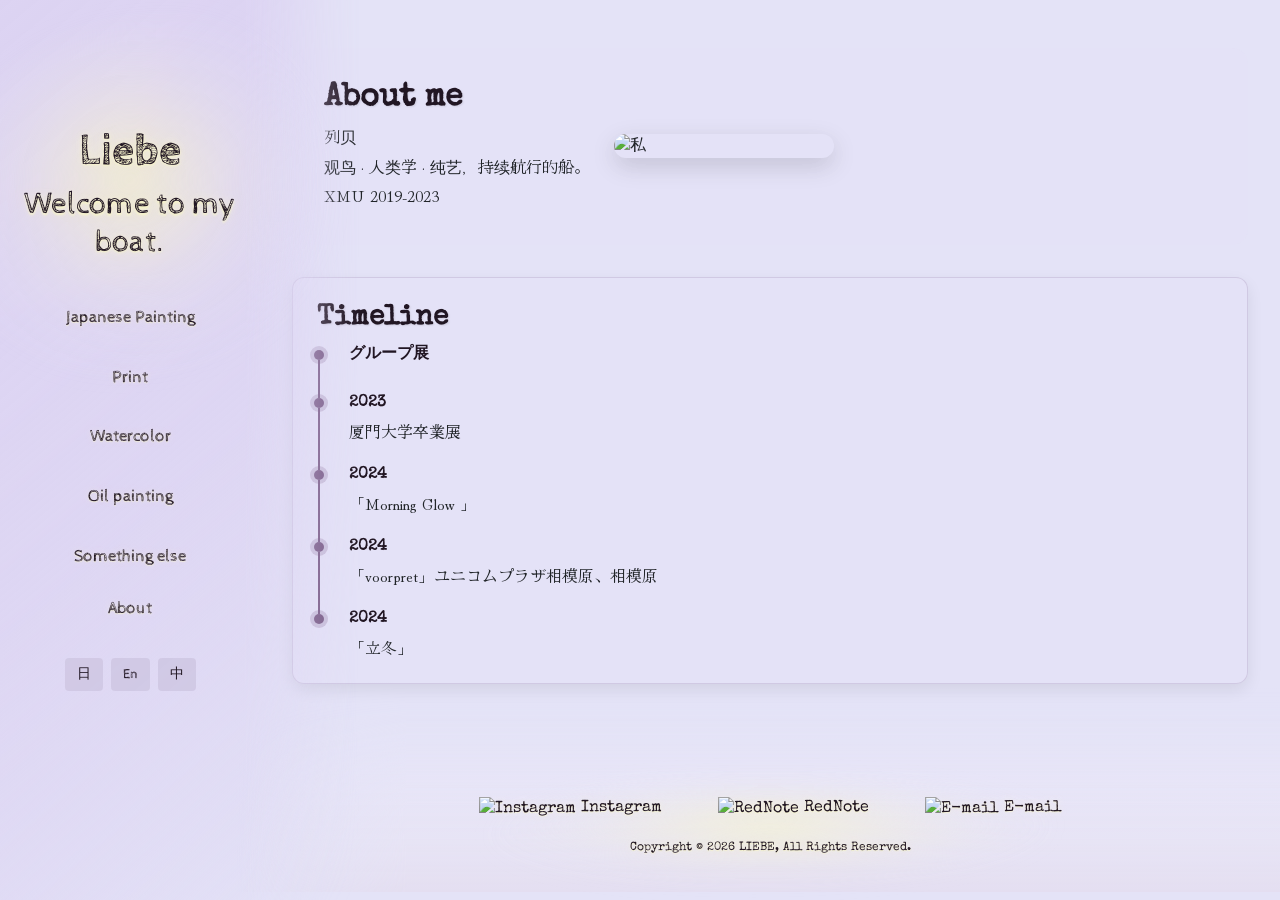
==== about.html @ 745434e8 "about page: apply Special Elite font to latin/numeric text Co-Authored-By: Claude Sonnet 4.6 <norepl" ====
<!DOCTYPE html>
<html lang="ja">

<head>
    <meta charset="UTF-8" />
    <meta name="viewport" content="width=device-width, initial-scale=1.0" />
    <title>About Liebe</title>
    <meta name="description" content="水兵リーベ、僕の舟。" />
    <link rel="icon" type="image/x-icon" href="./image/favicon.ico">

    <!-- Preload hero background to reduce white flash -->
    <link rel="preload" as="image" href="./image/Primitive_Lifebg.jpg" />

    <style>
        /* Avoid white flash before CSS/image load */
        html, body {
            background-color: #e4e2f7;
        }
        body {
            background-image: url('./image/Primitive_Lifebg.jpg');
            background-size: cover;
            background-repeat: no-repeat;
            background-position: center center;
        }
    </style>

    <!-- Bootstrap + CSS -->
    <link rel="stylesheet" href="https://cdn.jsdelivr.net/npm/bootstrap@5.3.3/dist/css/bootstrap.min.css" />
    <link rel="stylesheet" href="./CSS/style.css" />

    <!-- Google Fonts -->
    <link rel="preconnect" href="https://fonts.googleapis.com">
    <link rel="preconnect" href="https://fonts.gstatic.com" crossorigin>
    <link
        href="https://fonts.googleapis.com/css2?family=Cabin+Sketch:wght@400;700&family=Hina+Mincho&family=Special+Elite&family=ZCOOL+XiaoWei&display=swap"
        rel="stylesheet">

    <!-- Fancybox 5 CSS -->
    <link rel="stylesheet" href="https://cdn.jsdelivr.net/npm/@fancyapps/ui@5.0/dist/fancybox/fancybox.css" />
</head>

<body>
    <div class="loading-bar">
        <div class="loading-bar__inner"></div>
    </div>
    <!-- ===== Header / Sidebar ===== -->
    <header class="site-header"></header>
    <!-- Mobile Menu Button -->
    <button class="btn-open" type="button" data-bs-toggle="offcanvas" data-bs-target="#offcanvasNav"
        aria-controls="offcanvasNav">
        <img src="./logo/offcanvas.png" alt="Menu" />
    </button>

    <!-- Mobile Top Bar -->
    <div class="mobile-topbar">
        <div class="topbar-row">
            <div>
                <h2 class="cabin-sketch-bold title">Liebe's boat</h2>
                <p class="cabin-sketch-regular subtitle">Welcome to my boat.</p>
            </div>
        </div>
        <div class="mobile-quick-nav">
            <a href="/" class="nav-link" data-name="Japanese_Painting" data-i18n="japanese_painting">Japanese Painting</a>
            <a href="/" class="nav-link" data-name="print" data-i18n="print">Print</a>
            <a href="/" class="nav-link" data-name="water_color" data-i18n="water_color">Watercolor</a>
            <a href="/" class="nav-link" data-name="oil_painting" data-i18n="oil_painting">Oil painting</a>
            <a href="/" class="nav-link" data-name="something_else" data-i18n="something_else">Something else</a>
            <a href="about" data-i18n="about">About</a>
        </div>
        <div class="mobile-lang-switcher">
            <button onclick="changeLang('ja')">日</button>
            <button onclick="changeLang('en')">En</button>
            <button onclick="changeLang('zh')">中</button>
        </div>
    </div>

    <!-- Offcanvas Menu -->
    <div class="offcanvas offcanvas-start" id="offcanvasNav" tabindex="-1" aria-labelledby="offcanvasLabel">
        <div class="offcanvas-header" style="display:block;">
            <h2 class="cabin-sketch-bold">Liebe</h2>
            <h4 class="cabin-sketch-regular">Welcome to my boat.</h4>
            <button type="button" class="btn-close" data-bs-dismiss="offcanvas" aria-label="Close"></button>
        </div>
        <div class="offcanvas-body">
            <nav aria-label="モバイルナビ">
                <ul class="nav flex-column">
                    <li class="nav-item"><a href="/" class="nav-link" data-name="Japanese_Painting"
                            data-i18n="japanese_painting">Japanese Painting</a></li>
                    <li class="nav-item"><a href="/" class="nav-link" data-name="print" data-i18n="print">Print</a></li>
                    <li class="nav-item"><a href="/" class="nav-link" data-name="water_color"
                            data-i18n="water_color">Watercolor</a></li>
                    <li class="nav-item"><a href="/" class="nav-link" data-name="oil_painting"
                            data-i18n="oil_painting">Oil
                            painting</a></li>
                    <li class="nav-item"><a href="/" class="nav-link" data-name="something_else"
                            data-i18n="something_else">Something else</a></li>
                    <li class="nav-item"><a class="nav-link" href="about" data-i18n="about">About</a></li>
                </ul>

                <!-- Language Switcher -->
                <div class="lang-switcher text-center mt-4">
                    <button onclick="changeLang('ja')">日</button>
                    <button onclick="changeLang('en')">En</button>
                    <button onclick="changeLang('zh')">中</button>
                </div>
            </nav>
        </div>
    </div>

    <!-- Sidebar Navigation -->
    <aside class="sidebar fixed-left">
        <div class="site-title text-center p-3">
            <h1 class="cabin-sketch-bold">Liebe</h1>
            <h3 class="cabin-sketch-regular">Welcome to my boat.</h3>
        </div>
        <nav class="nav-menu" aria-label="Main navigation">
            <ul class="nav flex-column text-center">
                <li><a href="/" class="nav-link" data-name="Japanese_Painting" data-i18n="japanese_painting">Japanese
                        Painting</a></li>
                <li><a href="/" class="nav-link" data-name="print" data-i18n="print">Print</a></li>
                <li><a href="/" class="nav-link" data-name="water_color" data-i18n="water_color">Watercolor</a></li>
                <li><a href="/" class="nav-link" data-name="oil_painting" data-i18n="oil_painting">Oil painting</a></li>
                <li><a href="/" class="nav-link" data-name="something_else" data-i18n="something_else">Something
                        else</a></li>
                <li><a href="about" data-i18n="about">About</a></li>
            </ul>

            <!-- Language Switcher -->
            <div class="lang-switcher text-center mt-4">
                <button onclick="changeLang('ja')">日</button>
                <button onclick="changeLang('en')">En</button>
                <button onclick="changeLang('zh')">中</button>
            </div>
        </nav>
    </aside>
    </header>

    <!-- ===== Main Content ===== -->
    <main class="about-page">
        <section class="about-hero">
            <div>
                <h2 class="cabin-sketch-bold">About me</h2>
                <p data-i18n="about_text">列贝</p>
                <p data-i18n="about_text2">观鸟 · 人类学 · 纯艺，持续航行的船。</p>
                <p data-i18n="about_text3">XMU 2019-2023</p>
            </div>
            <img src="image/私.jpg" alt="私" class="about-portrait">
        </section>

        <section class="about-extra">
            <h3 class="cabin-sketch-bold" data-i18n="timeline_title">Timeline</h3>
            <div class="timeline">
                <div class="timeline-item">
                    <div class="timeline-year" data-i18n="timeline_group_title">グループ展</div>
                </div>
                <div class="timeline-item">
                    <div class="timeline-year">2023</div>
                    <p class="timeline-text" data-i18n="timeline_2023">厦門大学卒業展</p>
                </div>
                <div class="timeline-item">
                    <div class="timeline-year">2024</div>
                    <p class="timeline-text" data-i18n="timeline_2024_morning">「Morning Glow 」</p>
                </div>
                <div class="timeline-item">
                    <div class="timeline-year">2024</div>
                    <p class="timeline-text" data-i18n="timeline_2024_voorpret">「voorpret」ユニコムプラザ相模原、相模原</p>
                </div>
                <div class="timeline-item">
                    <div class="timeline-year">2024</div>
                    <p class="timeline-text" data-i18n="timeline_2024_ritto">「立冬」</p>
                </div>
            </div>
        </section>
    </main>
      

    <!-- ===== Footer ===== -->
    <footer class="footer container-fluid text-center py-4 mt-4">
        <div class="footer-sns row justify-content-center">
            <div class="col-auto"><a href="https://www.instagram.com/..." target="_blank"><img
                        src="./logo/Instagram.png" alt="Instagram" class="img-fluid" style="width:25px;">
                    Instagram</a></div>
            <div class="col-auto"><a href="https://www.xiaohongshu.com/..." target="_blank"><img
                        src="./logo/Redbook.png" alt="RedNote" class="img-fluid" style="width:25px;"> RedNote</a>
            </div>
            <div class="col-auto"><a href="mailto:duanshui318@gmail.com"><img src="./logo/Email.png" alt="E-mail"
                        class="img-fluid" style="width:25px;"> E-mail</a></div>
        </div>
        <div class="footer-copy pt-3">
            <small>Copyright © 2026 LIEBE, All Rights Reserved.</small>
        </div>
    </footer>

    <!-- i18next CDN -->
    <script src="https://cdnjs.cloudflare.com/ajax/libs/i18next/25.2.0/i18next.min.js"></script>
    <!-- translation -->
    <script src="./JS/i18n.js"></script>

    <!-- Bootstrap JS -->
    <script src="https://cdn.jsdelivr.net/npm/bootstrap@5.3.3/dist/js/bootstrap.bundle.min.js"></script>

    <!-- Fancybox JS -->
    <script src="https://cdn.jsdelivr.net/npm/@fancyapps/ui@5.0/dist/fancybox/fancybox.umd.js"></script>

    <script>
        window.addEventListener('load', () => {
            const bar = document.querySelector('.loading-bar');
            if (bar) {
                bar.classList.add('done');
                setTimeout(() => {
                    bar.style.display = 'none';
                }, 500);
            }
        });

        function handleQuickNav() {
            const quickNav = document.querySelector('.mobile-quick-nav');
            const menuBtn = document.querySelector('.btn-open');
            if (!quickNav || !menuBtn) return;
            const overflow = quickNav.scrollWidth > quickNav.clientWidth + 1;
            if (overflow) {
                quickNav.classList.add('hide-nav');
                menuBtn.classList.add('show');
            } else {
                quickNav.classList.remove('hide-nav');
                menuBtn.classList.remove('show');
            }
        }

        window.addEventListener('resize', handleQuickNav);
        window.addEventListener('load', handleQuickNav);
    </script>

    <script>

        Fancybox.bind("[data-fancybox]", {
            Toolbar: {
                display: {
                    left: ["infobar"],
                    middle: [
                        "zoomIn",
                        "zoomOut",
                        "toggle1to1",
                        "rotateCCW",
                        "rotateCW",
                        "flipX",
                        "flipY",
                    ],
                    right: ["slideshow", "thumbs", "close"],
                },
            },
        });
    </script>
    <script src="./JS/i18n.js"></script>
</body>

</html>
---- CSS/style.css ----
/* ========= Font Definitions ========= */
/* Cabin Sketch font classes */
.cabin-sketch-regular {
    font-family: "Cabin Sketch", sans-serif;
    font-weight: 400;
    font-style: normal;
}

.cabin-sketch-bold {
    font-family: "Cabin Sketch", sans-serif;
    font-weight: 700;
    font-style: normal;
}

/* Hina Mincho font classes */
.hina-mincho-regular {
    font-family: "Hina Mincho", serif;
    font-weight: 400;
    font-style: normal;
}

/* ZCOOL XiaoWei font classes */
.zcool-xiaowei-regular {
    font-family: "ZCOOL XiaoWei", sans-serif;
    font-weight: 400;
    font-style: normal;
}
  
:root {
    --title-color: #211623;
    /* Dark brown for title */
    --nav-color: #211623;
    /* Dark brown for navigation */
    --nav-hover: #775984;
    /* Purple for hover states */
    --bg-light: #f8f9fa;
    /* Light background */
    --sidebar-bg: #e4e2f7;
    /* Light purple sidebar */
}

::-webkit-scrollbar-track {
    background: #e4e2f7; 
    border-radius: 5px;
}

::-webkit-scrollbar-thumb {
    background: #aaa5ac; 
    border-radius: 5px;
    border: 2px solid #e4e2f7; 
    min-height: 40px; 
    max-height: 100px;
}


::-webkit-scrollbar-thumb:hover {
    background: #aaa5ac; 
}


/* =========  Base ========= */

html, body {
    height: 100%;
    min-height: 100vh;
    width: 100%;
    margin: 0;
    padding: 0;
    touch-action: manipulation;
}
html {
    scrollbar-width: thin;
    scrollbar-color: #aba5bd #e4e2f7;
    overflow-y: overlay;
    background-color: #e4e2f7;
}

body {
    margin: 0;
    padding: 0;
    width: 100%;
    height: 100%;
    min-height: 100vh;
    display: flex;
    flex-direction: column;
    font-family: "Cabin Sketch", cursive;
    font-weight: 400;
    background-color: transparent;
    background-image: none;
    isolation: isolate;
    overflow-x: hidden!important;
    overflow-y: auto;
    overflow-y: overlay;
    position: relative;
}

body::before {
    content: '';
    position: fixed;
    inset: -5%;
    z-index: -2;
    background-color: #e4e2f7;
    background-image: url(../image/Primitive_Lifebg.jpg);
    background-repeat: no-repeat;
    background-size: 115% 115%;
    background-position: center center;
    animation: bgDrift 28s ease-in-out infinite;
    filter: blur(1.0px);
    will-change: background-position;
}

body::after {
    content: '';
    position: fixed;
    inset: 0;
    z-index: -1;
    background: rgba(236, 232, 248, 0.05);
    pointer-events: none;
}

@media (prefers-reduced-motion: reduce) {
    body::before {
        animation: none;
    }

    .sidebar .site-title h1:hover,
    .sidebar .site-title h3:hover,
    .nav-menu a:hover,
    .lang-switcher button:hover {
        transform: none;
    }
}

body.lang-ja,
[lang="ja"] {
    font-family: "Hina Mincho", serif;
    /* line-height: 1.6; */
}

body.lang-zh,
[lang="zh"] {
    font-family: "ZCOOL XiaoWei", serif;
    /* letter-spacing: 0.05em; */
}

h1,h2,h3,.site-title h1 {
    color: var(--title-color);
    text-shadow: 1px 1px 2px rgba(0, 0, 0, 0.1);
}

[data-i18n] {
    font-family: inherit;
}

/* ========= Sidebar Navigation (Left Nav) ========= */
.sidebar {
    position: fixed;
    top: 0;
    left: 0;
    width: 260px;
    height: 100vh;
    padding: 1rem;
    z-index: 100;
    display: flex;
    flex-direction: column;
    justify-content: center;
    box-sizing: border-box;
    overflow: visible;
    background: transparent;
    font-size: 105%;
}

.sidebar::before {
    content: '';
    position: absolute;
    top: 0;
    left: 0;
    width: 360px;
    height: 100%;
    z-index: -1;
    pointer-events: none;
    background: linear-gradient(
        140deg,
        rgba(220, 211, 242, 1.00) 0%,
        rgba(220, 211, 242, 0.96) 18%,
        rgba(220, 211, 242, 0.90) 35%,
        rgba(220, 211, 242, 0.80) 52%,
        rgba(220, 211, 242, 0.62) 67%,
        rgba(220, 211, 242, 0.40) 80%,
        rgba(220, 211, 242, 0.20) 91%,
        transparent 100%
    );
    -webkit-mask-image: linear-gradient(
        90deg,
        #000 0%,
        #000 68%,
        rgba(0, 0, 0, 0.65) 80%,
        rgba(0, 0, 0, 0.2) 92%,
        transparent 100%
    );
    mask-image: linear-gradient(
        90deg,
        #000 0%,
        #000 68%,
        rgba(0, 0, 0, 0.65) 80%,
        rgba(0, 0, 0, 0.2) 92%,
        transparent 100%
    );
}

.sidebar .nav-menu {
    transform: translateY(-5vh);
}

.sidebar .site-title {
    text-align: center;
    margin-bottom: 0.5rem;
    transform: translateY(-5vh) scale(1.1);
    transform-origin: center center;
    position: relative;
}

.sidebar .site-title::before {
    content: '';
    position: absolute;
    top: 50%;
    left: 50%;
    transform: translate(-50%, -50%);
    width: 155%;
    height: 190%;
    background: radial-gradient(
        ellipse at 50% 45%,
        rgba(252, 250, 189, 0.58) 0%,
        rgba(252, 248, 200, 0.36) 22%,
        rgba(240, 237, 220, 0.20) 42%,
        rgba(228, 224, 238, 0.10) 60%,
        transparent 76%
    );
    border-radius: 62% 38% 54% 46% / 55% 47% 46% 45%;
    filter: blur(14px);
    z-index: -1;
    pointer-events: none;
}

.sidebar .site-title h1,
.sidebar .site-title h3 {
    display: inline-block;
    transition: transform 0.6s cubic-bezier(0.16, 1, 0.3, 1);
    transform-origin: center center;
    text-shadow:
        0 1px 2px rgba(252, 250, 189, 0.85),
        0 0 8px rgba(252, 250, 189, 0.55);
}

.sidebar .site-title h1 {
    font-size: calc(2.5rem * 1.03) !important;
}

.sidebar .site-title h1:hover,
.sidebar .site-title h3:hover {
    transform: scale(1.05);
}

.nav-menu ul {
    list-style: none;
    padding: 0;
    line-height: 0.7;
}

.nav-menu li {
    margin: 1rem 0;
}

.nav-menu a {
    color: var(--nav-color);
    text-decoration: none;
    display: block;
    transition: color 0.3s,
                transform 0.6s cubic-bezier(0.16, 1, 0.3, 1);
    transform-origin: center center;
}

.sidebar .nav-menu a {
    text-shadow:
        0 1px 1px rgba(252, 250, 189, 0.56),
        0 0 6px rgba(252, 250, 189, 0.34);
}

.sidebar .lang-switcher button {
    background-color: rgba(208, 200, 228, 0.9);
}

.nav-link,
.nav-link:visited {
    color: var(--nav-color);
}

.nav-link:focus,
.nav-link:active {
    color: var(--nav-color);
    outline: none;
    box-shadow: none;
}

.nav-menu a:visited,
.nav-menu a:focus,
.nav-menu a:active {
    color: var(--nav-color);
    background: transparent;
    outline: none;
}

.nav-menu a:hover {
    color: var(--nav-hover);
    transform: scale(1.06);
}

/* ========= Offcanvas (Mobile Nav) ========= */
.btn-open {
    display: none;
    position: fixed;
    top: 1rem;
    right: 1rem;
    left: auto;
    z-index: 120;
    background: none;
    border: none;
}

.offcanvas.offcanvas-start {
    width: 350px;
}

.offcanvas-backdrop {
    background-color: rgba(228, 226, 247, 0.15) !important;
}

.offcanvas-backdrop.show {
    opacity: 1 !important;
}

.offcanvas-header,
.offcanvas-body {
    background-color: transparent;
}

.offcanvas.offcanvas-start {
    background: linear-gradient(
        to right,
        rgba(228, 226, 247, 1.0) 0%,
        rgba(228, 226, 247, 1.0) 50%,
        rgba(228, 226, 247, 0.82) 68%,
        rgba(228, 226, 247, 0.45) 82%,
        rgba(228, 226, 247, 0.12) 93%,
        transparent 100%
    );
    border: none !important;
    box-shadow: none !important;
}

.offcanvas-header {
    position: relative;
}

.offcanvas-header .btn-close {
    display: none !important;
}

.offcanvas-header::before {
    content: '';
    position: absolute;
    top: 50%;
    left: 35%;
    transform: translate(-50%, -50%);
    width: 115%;
    height: 145%;
    background: radial-gradient(
        ellipse at 50% 45%,
        rgba(252, 250, 189, 0.65) 0%,
        rgba(252, 250, 189, 0.35) 35%,
        rgba(252, 250, 189, 0.10) 61%,
        transparent 78%
    );
    border-radius: 58% 42% 50% 50% / 43% 54% 40% 54%;
    filter: blur(10px);
    z-index: 0;
    pointer-events: none;
}

.offcanvas-header h2,
.offcanvas-header h4,
.offcanvas-header .btn-close {
    position: relative;
    z-index: 1;
}

.offcanvas-header {
    padding-top: calc(1rem + 15%);
    padding-left: calc(var(--bs-offcanvas-padding-x, 1rem) + 3%);
}

.offcanvas-body {
    padding-top: 0;
    padding-left: calc(var(--bs-offcanvas-padding-x, 1rem) + 3%);
}

.offcanvas .lang-switcher {
    justify-content: flex-start;
    padding-left: 1rem;
}

/* offcanvas links */
.offcanvas-body .nav-item .nav-link {
    color: var(--nav-color) !important;
    text-decoration: none !important;
    padding: 0.5rem 1rem;
}

.offcanvas-body .nav-item .nav-link:hover {
    color: var(--nav-hover) !important;
}

.offcanvas-body .nav-item .nav-link:focus,
.offcanvas-body .nav-item .nav-link:active {
    color: var(--nav-color) !important;
    background: transparent !important;
    outline: none;
}

/* ========= Main Content ========= */

.main-content {
    flex: 1 0 auto;
    display: flex;
    flex-direction: column;
    min-height: calc(100vh - 140px);
    max-height: none;
    margin-left: 260px;
    padding: 2rem;
    max-width: calc(100vw - 260px);
    box-sizing: border-box;
    overflow-y: visible;
    padding-bottom: 160px;
}

/* ========= Gallery ========= */
.gallery {
    width: 100%;
    padding: 3.5rem 15px 0 2.75rem;
    box-sizing: border-box;
}

.gallery .row {
    --bs-gutter-x: 1.35rem;
    --bs-gutter-y: 2rem;
}

.gallery [class*="col-"] {
    display: flex;
    justify-content: center;
    align-items: flex-start;
}

.gallery a {
    display: block;
    width: 100%;
    text-align: center;
}

.gallery img {
    width: auto;
    max-width: 86%;
    max-height: 42vh;
    border-radius: 8px;
    box-shadow: 0 6px 18px rgba(33, 22, 37, 0.08);
    transition: transform 0.6s cubic-bezier(0.16, 1, 0.3, 1), 
                box-shadow 0.6s cubic-bezier(0.16, 1, 0.3, 1), 
                filter 0.6s cubic-bezier(0.16, 1, 0.3, 1);
    object-fit: contain;
    display: inline-block;
    margin: 0 auto;
}

.gallery img:hover {
    transform: translateY(-4px) scale(1.015); 
    box-shadow: 0 14px 28px rgba(33, 22, 37, 0.15); 
    filter: brightness(1.02) contrast(1.01);
}

/* img-wrapper
.img-wrapper {
    max-height: 40vh; 
    display: flex;
    align-items: center;
    justify-content: center;
    overflow: hidden; 
    margin-bottom: 1rem;
  }
  
  .img-wrapper img {
    max-height: 100%;
    max-width: 100%;
    object-fit: cover;
    display: block;
  } */

/* ========= Footer ========= */
.footer {
    min-height: 120px;
    background: transparent;
    padding: 1.5rem 1rem;
    text-align: center;
    margin-top: auto;
    flex-shrink: 0;
    position: relative;
    margin-bottom: 0;
    margin-left: 260px;
    width: calc(100% - 260px);
    max-width: calc(100vw - 260px);
    box-sizing: border-box;
    bottom: 0;
    font-family: "Cabin Sketch", sans-serif !important;
    z-index: 1;
}

.footer::before {
    content: '';
    position: absolute;
    left: calc(-1 * var(--bs-gutter-x, 0.75rem));
    right: calc(-1 * var(--bs-gutter-x, 0.75rem));
    bottom: 0;
    height: calc(100% + 100px);
    z-index: -1;
    pointer-events: none;
    background: linear-gradient(
        to top,
        rgba(228, 222, 240, 0.92) 0%,
        rgba(232, 228, 244, 0.74) 22%,
        rgba(236, 232, 248, 0.48) 50%,
        rgba(238, 235, 250, 0.22) 72%,
        rgba(240, 238, 252, 0.08) 88%,
        transparent 100%
    );
    -webkit-mask-image:
        linear-gradient(to right, transparent 0%, rgba(0,0,0,0.4) 6%, #000 16%, #000 100%),
        linear-gradient(to top, #000 0%, #000 38%, rgba(0,0,0,0.7) 62%, rgba(0,0,0,0.3) 82%, transparent 100%);
    -webkit-mask-composite: source-in;
    mask-image:
        linear-gradient(to right, transparent 0%, rgba(0,0,0,0.4) 6%, #000 16%, #000 100%),
        linear-gradient(to top, #000 0%, #000 38%, rgba(0,0,0,0.7) 62%, rgba(0,0,0,0.3) 82%, transparent 100%);
    mask-composite: intersect;
}

.footer::after {
    content: '';
    position: absolute;
    top: 50%;
    left: 50%;
    transform: translate(-50%, -50%);
    width: 55%;
    height: 85%;
    background: radial-gradient(
        ellipse at 50% 45%,
        rgba(252, 250, 189, 0.52) 0%,
        rgba(252, 249, 200, 0.30) 25%,
        rgba(244, 242, 215, 0.14) 48%,
        rgba(236, 232, 228, 0.05) 65%,
        transparent 80%
    );
    border-radius: 48% 52% 60% 40% / 55% 42% 58% 45%;
    filter: blur(12px);
    z-index: 0;
    pointer-events: none;
}

.footer-sns,
.footer-copy {
    position: relative;
    z-index: 1;
}

.footer-sns a {
    color: var(--nav-color);
    text-decoration: none;
    margin: 0 1rem;
    transition: color 0.3s;
    text-shadow:
        0 1px 1px rgba(252, 250, 189, 0.56),
        0 0 6px rgba(252, 250, 189, 0.34);
}

.footer-sns a:hover {
    color: var(--nav-hover);
}

.footer-copy {
    font-size: 0.85rem;
    color: var(--nav-color);
    text-shadow:
        0 1px 1px rgba(252, 250, 189, 0.56),
        0 0 5px rgba(252, 250, 189, 0.34);
}



/* =====  Language Switcher ===== */
.lang-switcher {
    margin-top: 1rem;
    display: flex;
    justify-content: center;
}

.lang-switcher button {
    margin: 0.25rem;
    padding: 6px 12px;
    font-size: 0.85rem;
    border: none;
    background-color: #dcd4f3;
    border-radius: 4px;
    cursor: pointer;
    transition: background-color 0.3s,
                transform 0.6s cubic-bezier(0.16, 1, 0.3, 1);
    color: var(--nav-color);
    text-decoration: none;
    transform-origin: center center;
}

.lang-switcher button:hover {
    background-color: #c4b6c8;
    transform: scale(1.08);
}


/* ========= About Page ========= */
.about-hero p,
.about-hero h2,
.about-extra h3,
.timeline-year,
.timeline-text,
.footer-sns,
.footer-copy {
    font-family: "Special Elite", "Cabin Sketch", system-ui;
}

.about-page {
    margin-left: 260px;
    padding: 3rem 2rem 4rem;
    display: flex;
    flex-direction: column;
    gap: 2rem;
    max-width: calc(100vw - 260px);
    box-sizing: border-box;
}

.about-hero {
    background: rgba(228, 226, 247, 0.8);
    border-radius: 16px;
    padding: 2rem;
    display: flex;
    align-items: center;
    gap: 1.5rem;
    flex-wrap: wrap;
}

.about-hero h2 {
    margin: 0;
    font-size: 2rem;
}

.about-hero p {
    margin: 0.35rem 0;
    font-family: "Hina Mincho", serif;
}

.about-portrait {
    width: 220px;
    max-width: 100%;
    border-radius: 12px;
    box-shadow: 0 8px 24px rgba(0,0,0,0.15);
}

.timeline {
    display: flex;
    flex-direction: column;
    gap: 1.25rem;
    padding-left: 1rem;
}

.timeline-item {
    position: relative;
    padding-left: 1rem;
}

.timeline-item:not(:last-child)::after {
    content: "";
    position: absolute;
    left: calc(-1.2rem + 4px);
    top: calc(0.4rem + 10px);
    bottom: calc(-1.25rem - 0.4rem);
    width: 2px;
    background: #775984;
}

.timeline-item::before {
    content: "";
    position: absolute;
    left: -1.2rem;
    top: 0.4rem;
    width: 10px;
    height: 10px;
    background: #775984;
    border-radius: 50%;
    box-shadow: 0 0 0 4px rgba(119, 89, 132, 0.25);
}

.timeline-year {
    font-weight: 700;
    margin-bottom: 0.25rem;
    color: var(--title-color);
}

.timeline-text {
    margin: 0;
    font-family: "Hina Mincho", serif;
}

.about-extra {
    background: rgba(228, 226, 247, 0.75);
    border-radius: 12px;
    padding: 1.5rem;
    box-shadow: 0 6px 16px rgba(0,0,0,0.08);
    border: 1px solid rgba(119, 89, 132, 0.18);
}

/* ========= Mobile Topbar ========= */
.mobile-topbar {
    display: none;
    position: sticky;
    top: 0;
    left: 0;
    width: 100%;
    background: linear-gradient(
        to bottom,
        rgba(192, 188, 224, 0.96) 0%,
        rgba(204, 200, 230, 0.88) 20%,
        rgba(216, 212, 238, 0.72) 48%,
        rgba(228, 226, 247, 0.42) 72%,
        rgba(234, 232, 250, 0.14) 88%,
        transparent 100%
    );
    padding: 0.9rem 1rem 1.4rem;
    z-index: 115;
    box-shadow: none;
    position: relative;
}

.mobile-topbar .topbar-row {
    display: flex;
    align-items: center;
    justify-content: center;
    gap: 1rem;
    flex-wrap: wrap;
}

.mobile-topbar .topbar-row > div {
    position: relative;
}

.mobile-topbar .topbar-row > div::before {
    content: '';
    position: absolute;
    top: 50%;
    left: 50%;
    transform: translate(-50%, -50%);
    width: 165%;
    height: 155%;
    background: radial-gradient(
        ellipse at 50% 45%,
        rgba(252, 250, 189, 0.68) 0%,
        rgba(252, 250, 189, 0.38) 32%,
        rgba(252, 250, 189, 0.12) 59%,
        transparent 77%
    );
    border-radius: 55% 45% 60% 40% / 38% 44% 30% 42%;
    filter: blur(10px);
    z-index: 0;
    pointer-events: none;
}

.mobile-topbar .topbar-row > div h2,
.mobile-topbar .topbar-row > div p {
    position: relative;
    z-index: 1;
}

.mobile-topbar .title {
    font-size: 1.85rem;
    margin: 0;
}

.mobile-topbar .subtitle {
    margin: 0;
    font-size: 1.1rem;
}

.mobile-lang-switcher {
    display: flex;
    justify-content: center;
    gap: 0.6rem;
    margin-top: 0.6rem;
}

.mobile-lang-switcher button {
    padding: 6px 12px;
    border: none;
    background: #dcd4f3;
    color: var(--nav-color);
    border-radius: 6px;
    font-size: 0.9rem;
    cursor: pointer;
}

.mobile-lang-switcher button:hover {
    background: #c4b6c8;
}

.mobile-quick-nav {
    display: flex;
    gap: 0.75rem;
    margin-top: 0.75rem;
    white-space: nowrap;
    overflow: hidden;
    justify-content: center;
    width: 100%;
    -webkit-overflow-scrolling: touch;
}

.mobile-quick-nav a {
    width: 4rem;
    height: 3.8rem;
    padding: 0.45rem 0.3rem 0;
    display: inline-flex;
    align-items: center;
    justify-content: center;
    flex-shrink: 0;
    border-radius: 0;
    border: none;
    background-color: transparent;
    background-image: url("data:image/svg+xml,%3Csvg xmlns='http://www.w3.org/2000/svg' viewBox='0 0 100 95' preserveAspectRatio='none'%3E%3Cpath d='M10,93 Q1,93 1,83 L1,10 Q1,1 10,1 L40,1 Q48,1 48,13 L85,13 Q99,13 99,27 L99,79 Q99,93 85,93 Z' fill='rgba(228,226,247,0.9)' stroke='rgba(119,89,132,0.38)' stroke-width='2' vector-effect='non-scaling-stroke'/%3E%3Cline x1='1.5' y1='13' x2='48' y2='13' stroke='rgba(119,89,132,0.28)' stroke-width='1.5' vector-effect='non-scaling-stroke'/%3E%3C/svg%3E");
    background-size: 100% 100%;
    background-repeat: no-repeat;
    color: var(--nav-color);
    text-decoration: none;
    font-size: 0.85rem;
    text-align: center;
    line-height: 1.3;
    overflow-wrap: break-word;
    white-space: normal;
}

.mobile-quick-nav a:hover {
    color: var(--nav-hover);
}

.lang-ja .mobile-quick-nav a,
.lang-zh .mobile-quick-nav a {
    height: 3.47rem;
}

.mobile-quick-nav::-webkit-scrollbar {
    display: none;
}

.mobile-quick-nav.hide-nav {
    display: none;
}

.btn-open.show {
    display: inline !important;
}

/* ========= Responsive ========= */
@media screen and (max-width: 850px) {
    .main-content {
        margin-left: 0;
        padding: 1rem;
        max-width: 100%;
        min-height: 100vh;
        padding-bottom: 200px;
    }

    .about-page {
        margin-left: 0;
        max-width: 100%;
        padding: 1.5rem 1rem 2.5rem;
    }

    .lang-switcher button {
        color: var(--nav-color);
        text-decoration: none;
        background-color: #dcd4f3;
        border-radius: 4px;
        cursor: pointer;
        transition: background-color 0.3s;
    }


    .sidebar {
        display: none;
        
    }

    .mobile-topbar {
        display: block;
    }

    .mobile-quick-nav {
        justify-content: center;
    }

    .main-content {
        margin-top: 0.5rem;
    }

    .footer {
        position: relative!important;
        bottom: auto!important;
        width: 100%;
        max-width: 100%;
        min-height: 140px;
        margin-left: 0;
        margin-right: 0;
        margin-top: auto;
        box-sizing: border-box;
        padding: 1.5rem 1rem 2rem;
    }

    .footer::before {
        left: calc(-1 * var(--bs-gutter-x, 0.75rem));
        right: calc(-1 * var(--bs-gutter-x, 0.75rem));
    }
}

@media screen and (max-width: 768px) {
    .body {
        background-image: url(../image/Primitive_Lifebg.webp)!important;
        background-attachment: scroll!important;
        background-repeat: no-repeat!important;
        background-size: cover!important;
        background-position: center center!important;
        overflow-x: hidden!important;
        overflow-y: auto!important;
        font-family: "Cabin Sketch", sans-serif !important;
    }
    .main-content {
        margin-left: 0;
        max-width: 100%;
        min-height: 100vh;
    }

    .gallery {
        padding-top: 2rem;
    }

    .lang-switcher button {
        color: var(--nav-color);
        text-decoration: none;
        background-color: #dcd4f3;
        border-radius: 4px;
        cursor: pointer;
        transition: background-color 0.3s;
    }

    .gallery row {
        display: flex;
        flex-wrap: wrap;
        margin: 0 -4px;
    }

    .gallery.col-sm-6 {
        padding: 4px;
        flex: 0 0 calc(50% - 8px);
        max-width: calc(50% - 8px);
    }

    .footer {
        width: 100%;
        height: 100px;
        position: relative;
        bottom: 0;
        margin-left: 0;
        margin-right: 0;
        box-sizing: border-box;
    }
}

@media (max-width: 576px) {
    /* .gallery .col-sm-6 {
      padding: 3px; 
    } */

    .gallery .row {
        --bs-gutter-x: 1.75rem;
        --bs-gutter-y: 2rem;
        grid-template-columns: repeat(auto-fill, minmax(200px, 1fr));
        gap: 12px;
    }
    .gallery img {
        max-width: 88%;
        max-height: 39vh;
        box-shadow: 0 1px 4px rgba(0,0,0,0.1); 
    }
    .footer {
        width: 100%;
        height: 100px;
        position: relative;
        bottom: 0;
        margin-left: 0;
        margin-right: 0;
    }
  }

@media screen and (max-width: 480px) {

    .body {
        background-image: url(../image/Primitive_Lifebg.jpg)!important;
        background-attachment: scroll!important;
        background-repeat: no-repeat!important;
        background-size: cover!important;
        background-position: center center!important;
        overflow-x: hidden!important;
        overflow-y: auto!important;
    }

    .lang-switcher button {
        color: var(--nav-color);
        text-decoration: none;
        background-color: #dcd4f3;
        border-radius: 4px;
        cursor: pointer;
        transition: background-color 0.3s;
    }

    .gallery .row {
        --bs-gutter-x: 1.25rem;
        --bs-gutter-y: 1.5rem;
        grid-template-columns: repeat(2, 1fr);
        gap: 8px;
    }

    .gallery img {
        max-width: 90%;
        max-height: 38vh;
    }

    /* .gallery .col-sm-6 {
        flex: 0 0 calc(50% - 6px);
        max-width: calc(50% - 6px);
        padding: 3px;
    } */

    .footer {
        position: relative; 
        width: 100%;
        height: 100px;
        bottom: 0;
        margin-left: 0;
        margin-right: 0;
    }
}

@media screen and (max-width: 520px) {
    .mobile-quick-nav {
        display: none;
    }

    .btn-open {
        display: inline;
    }

    .mobile-lang-switcher {
        margin-top: 0.9rem;
    }
}

@media screen and (max-width: 768px) {
    body::before {
        background-image: url(../image/Primitive_Lifebg.webp);
    }
}

/* ========= Fancybox ========= */
.fancybox__backdrop {
    background: rgba(42, 36, 52, 0.96) !important;
}

/* Background drift — subtle floating motion */
@keyframes bgDrift {
    0%, 100% {
        background-position: 50% 50%;
    }
    25% {
        background-position: 53% 47%;
    }
    50% {
        background-position: 47% 53%;
    }
    75% {
        background-position: 48% 48%;
    }
}
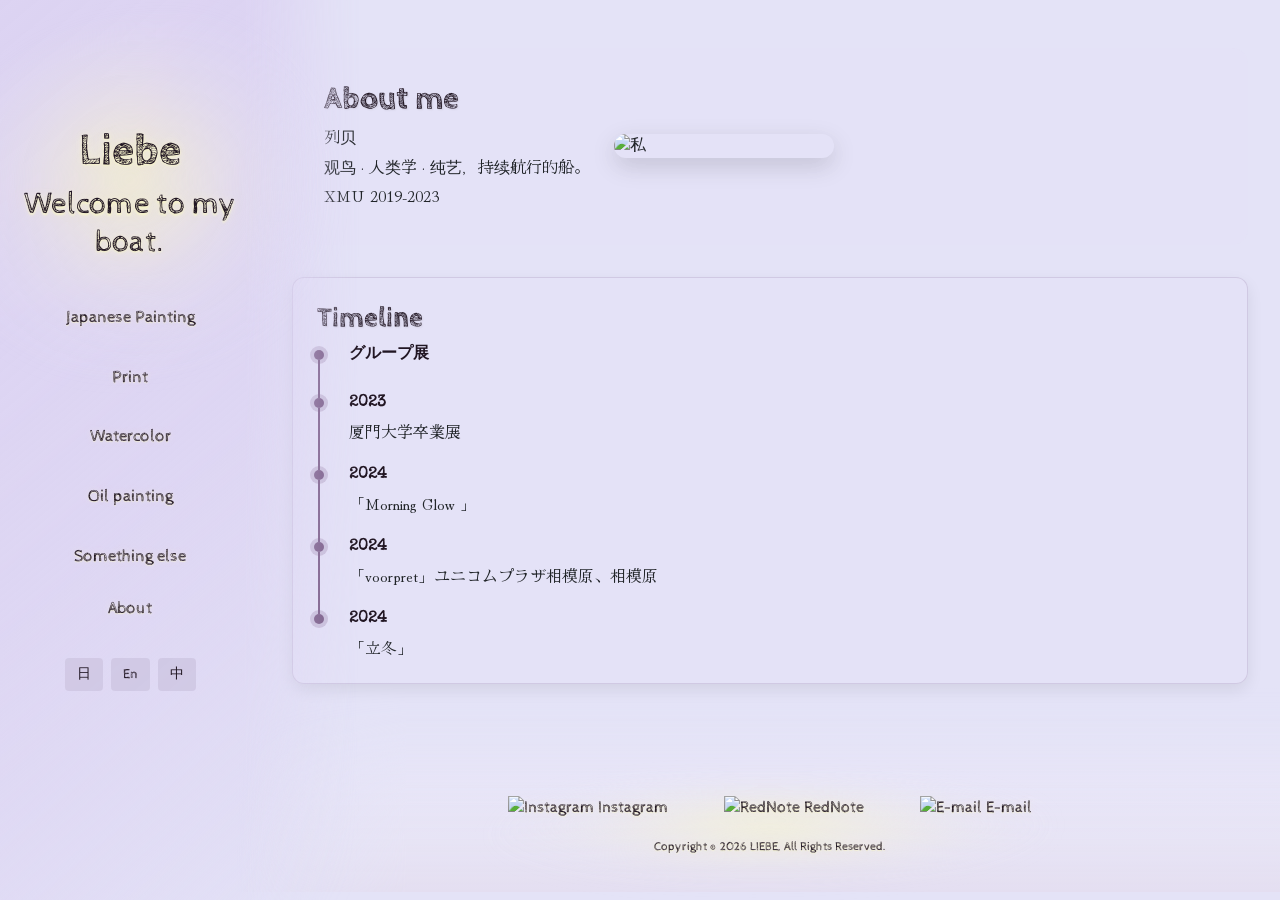
==== commit f21b9951: "fix: repair i18n.js syntax error causing lang buttons to break; remove duplicate script tag Co-Autho" ====
--- a/about.html
+++ b/about.html
@@ -251,7 +251,6 @@
             },
         });
     </script>
-    <script src="./JS/i18n.js"></script>
 </body>
 
 </html>
--- a/CSS/style.css
+++ b/CSS/style.css
@@ -632,13 +632,17 @@
 
 
 /* ========= About Page ========= */
-.about-hero p,
-.about-hero h2,
-.about-extra h3,
-.timeline-year,
-.timeline-text,
-.footer-sns,
-.footer-copy {
+.lang-en .about-hero p,
+.lang-en .about-hero h2,
+.lang-en .about-extra h3,
+.lang-en .timeline-year,
+.lang-en .timeline-text,
+.lang-en .footer-sns,
+.lang-en .footer-copy {
+    font-family: "Special Elite", "Cabin Sketch", system-ui;
+}
+
+.timeline-year {
     font-family: "Special Elite", "Cabin Sketch", system-ui;
 }
 
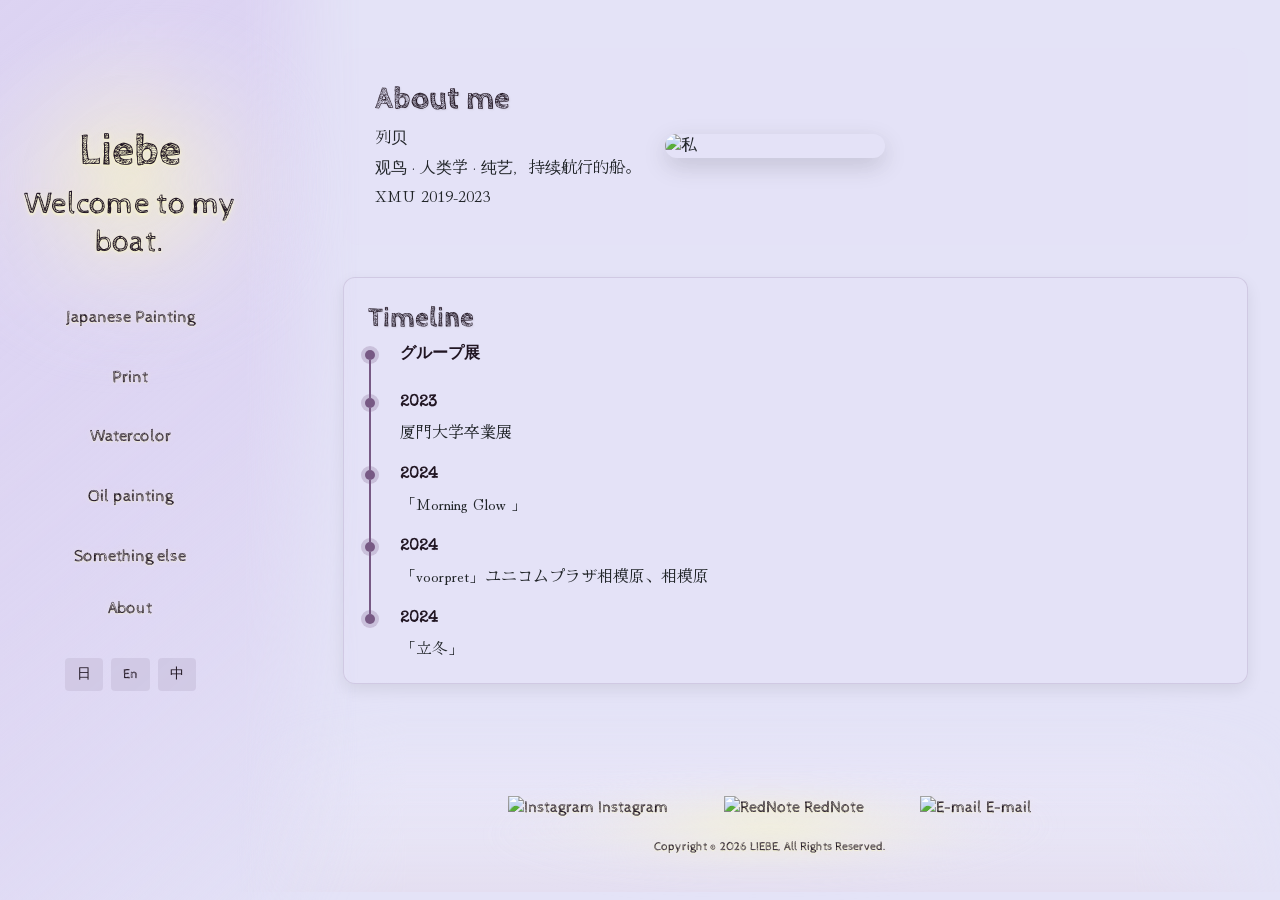
==== commit 21df12c5: "fix: set real Instagram profile link in footer Co-Authored-By: Claude Sonnet 4.6 <noreply@anthropic." ====
--- a/about.html
+++ b/about.html
@@ -177,7 +177,7 @@
     <!-- ===== Footer ===== -->
     <footer class="footer container-fluid text-center py-4 mt-4">
         <div class="footer-sns row justify-content-center">
-            <div class="col-auto"><a href="https://www.instagram.com/..." target="_blank"><img
+            <div class="col-auto"><a href="https://www.instagram.com/liebeimitatesart?stkn=c3o4bWZqeThndm5h&utm_source=qr" target="_blank"><img
                         src="./logo/Instagram.png" alt="Instagram" class="img-fluid" style="width:25px;">
                     Instagram</a></div>
             <div class="col-auto"><a href="https://www.xiaohongshu.com/..." target="_blank"><img
--- a/CSS/style.css
+++ b/CSS/style.css
@@ -26,6 +26,7 @@
     font-style: normal;
 }
   
+
 :root {
     --title-color: #211623;
     /* Dark brown for title */
@@ -39,8 +40,12 @@
     /* Light purple sidebar */
 }
 
+::-webkit-scrollbar {
+    width: 8px;
+}
+
 ::-webkit-scrollbar-track {
-    background: #e4e2f7; 
+    background: #e4e2f7;
     border-radius: 5px;
 }
 
@@ -71,8 +76,9 @@
 html {
     scrollbar-width: thin;
     scrollbar-color: #aba5bd #e4e2f7;
-    overflow-y: overlay;
+    overflow-y: auto;
     background-color: #e4e2f7;
+    overscroll-behavior-y: none;
 }
 
 body {
@@ -90,7 +96,6 @@
     isolation: isolate;
     overflow-x: hidden!important;
     overflow-y: auto;
-    overflow-y: overlay;
     position: relative;
 }
 
@@ -515,7 +520,7 @@
     position: relative;
     margin-bottom: 0;
     margin-left: 260px;
-    width: calc(100% - 260px);
+    width: calc(100vw - 260px);
     max-width: calc(100vw - 260px);
     box-sizing: border-box;
     bottom: 0;
@@ -542,11 +547,11 @@
         transparent 100%
     );
     -webkit-mask-image:
-        linear-gradient(to right, transparent 0%, rgba(0,0,0,0.4) 6%, #000 16%, #000 100%),
+        linear-gradient(to right, transparent 0%, rgba(0,0,0,0.4) 6%, #000 16%, #000 84%, rgba(0,0,0,0.4) 94%, transparent 100%),
         linear-gradient(to top, #000 0%, #000 38%, rgba(0,0,0,0.7) 62%, rgba(0,0,0,0.3) 82%, transparent 100%);
     -webkit-mask-composite: source-in;
     mask-image:
-        linear-gradient(to right, transparent 0%, rgba(0,0,0,0.4) 6%, #000 16%, #000 100%),
+        linear-gradient(to right, transparent 0%, rgba(0,0,0,0.4) 6%, #000 16%, #000 84%, rgba(0,0,0,0.4) 94%, transparent 100%),
         linear-gradient(to top, #000 0%, #000 38%, rgba(0,0,0,0.7) 62%, rgba(0,0,0,0.3) 82%, transparent 100%);
     mask-composite: intersect;
 }
@@ -647,12 +652,12 @@
 }
 
 .about-page {
-    margin-left: 260px;
+    margin-left: calc(260px + (100vw - 260px) * 0.05);
     padding: 3rem 2rem 4rem;
     display: flex;
     flex-direction: column;
     gap: 2rem;
-    max-width: calc(100vw - 260px);
+    max-width: calc((100vw - 260px) * 0.95);
     box-sizing: border-box;
 }
 
@@ -752,7 +757,7 @@
         rgba(234, 232, 250, 0.14) 88%,
         transparent 100%
     );
-    padding: 0.9rem 1rem 1.4rem;
+    padding: 0.9rem 1rem 1.47rem;
     z-index: 115;
     box-shadow: none;
     position: relative;
@@ -798,13 +803,13 @@
 }
 
 .mobile-topbar .title {
-    font-size: 1.85rem;
+    font-size: 1.94rem;
     margin: 0;
 }
 
 .mobile-topbar .subtitle {
     margin: 0;
-    font-size: 1.1rem;
+    font-size: 1.155rem;
 }
 
 .mobile-lang-switcher {
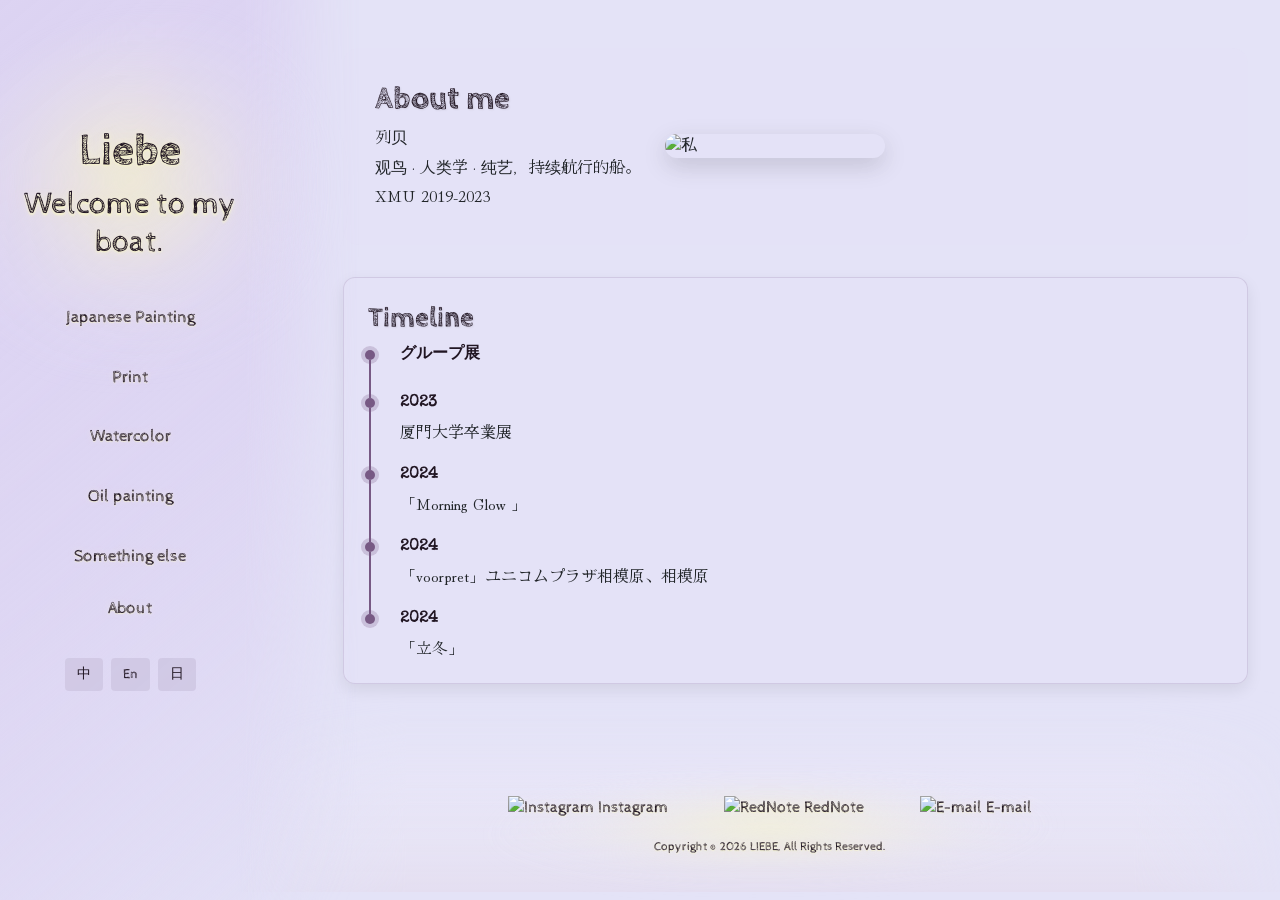
==== commit 35a7e1dc: "style: reorder language switcher buttons to zh/en/ja Co-Authored-By: Claude Sonnet 4.6 <noreply@anth" ====
--- a/about.html
+++ b/about.html
@@ -3,7 +3,7 @@
 
 <head>
     <meta charset="UTF-8" />
-    <meta name="viewport" content="width=device-width, initial-scale=1.0" />
+    <meta name="viewport" content="width=device-width, initial-scale=1.0, viewport-fit=cover" />
     <title>About Liebe</title>
     <meta name="description" content="水兵リーベ、僕の舟。" />
     <link rel="icon" type="image/x-icon" href="./image/favicon.ico">
@@ -68,9 +68,9 @@
             <a href="about" data-i18n="about">About</a>
         </div>
         <div class="mobile-lang-switcher">
+            <button onclick="changeLang('zh')">中</button>
+            <button onclick="changeLang('en')">En</button>
             <button onclick="changeLang('ja')">日</button>
-            <button onclick="changeLang('en')">En</button>
-            <button onclick="changeLang('zh')">中</button>
         </div>
     </div>
 
@@ -99,9 +99,9 @@
 
                 <!-- Language Switcher -->
                 <div class="lang-switcher text-center mt-4">
+                    <button onclick="changeLang('zh')">中</button>
+                    <button onclick="changeLang('en')">En</button>
                     <button onclick="changeLang('ja')">日</button>
-                    <button onclick="changeLang('en')">En</button>
-                    <button onclick="changeLang('zh')">中</button>
                 </div>
             </nav>
         </div>
@@ -127,9 +127,9 @@
 
             <!-- Language Switcher -->
             <div class="lang-switcher text-center mt-4">
+                <button onclick="changeLang('zh')">中</button>
+                <button onclick="changeLang('en')">En</button>
                 <button onclick="changeLang('ja')">日</button>
-                <button onclick="changeLang('en')">En</button>
-                <button onclick="changeLang('zh')">中</button>
             </div>
         </nav>
     </aside>
@@ -180,7 +180,7 @@
             <div class="col-auto"><a href="https://www.instagram.com/liebeimitatesart?stkn=c3o4bWZqeThndm5h&utm_source=qr" target="_blank"><img
                         src="./logo/Instagram.png" alt="Instagram" class="img-fluid" style="width:25px;">
                     Instagram</a></div>
-            <div class="col-auto"><a href="https://www.xiaohongshu.com/..." target="_blank"><img
+            <div class="col-auto"><a href="https://xhslink.cn/o/6K2peiASSSb" target="_blank"><img
                         src="./logo/Redbook.png" alt="RedNote" class="img-fluid" style="width:25px;"> RedNote</a>
             </div>
             <div class="col-auto"><a href="mailto:duanshui318@gmail.com"><img src="./logo/Email.png" alt="E-mail"
--- a/CSS/style.css
+++ b/CSS/style.css
@@ -1,3 +1,16 @@
+/* ========= Disable long-press highlight/callout on touch ========= */
+img, a {
+    -webkit-touch-callout: none;
+    -webkit-tap-highlight-color: transparent;
+    -webkit-user-select: none;
+    user-select: none;
+}
+
+img {
+    -webkit-user-drag: none;
+    user-drag: none;
+}
+
 /* ========= Font Definitions ========= */
 /* Cabin Sketch font classes */
 .cabin-sketch-regular {
@@ -68,6 +81,7 @@
 html, body {
     height: 100%;
     min-height: 100vh;
+    min-height: 100dvh;
     width: 100%;
     margin: 0;
     padding: 0;
@@ -87,6 +101,7 @@
     width: 100%;
     height: 100%;
     min-height: 100vh;
+    min-height: 100dvh;
     display: flex;
     flex-direction: column;
     font-family: "Cabin Sketch", cursive;
@@ -758,6 +773,9 @@
         transparent 100%
     );
     padding: 0.9rem 1rem 1.47rem;
+    padding-top: calc(0.9rem + env(safe-area-inset-top));
+    padding-left: calc(1rem + env(safe-area-inset-left));
+    padding-right: calc(1rem + env(safe-area-inset-right));
     z-index: 115;
     box-shadow: none;
     position: relative;
@@ -895,6 +913,7 @@
         padding: 1rem;
         max-width: 100%;
         min-height: 100vh;
+        min-height: 100dvh;
         padding-bottom: 200px;
     }
 
@@ -942,6 +961,9 @@
         margin-top: auto;
         box-sizing: border-box;
         padding: 1.5rem 1rem 2rem;
+        padding-bottom: calc(2rem + env(safe-area-inset-bottom));
+        padding-left: calc(1rem + env(safe-area-inset-left));
+        padding-right: calc(1rem + env(safe-area-inset-right));
     }
 
     .footer::before {
@@ -965,6 +987,7 @@
         margin-left: 0;
         max-width: 100%;
         min-height: 100vh;
+        min-height: 100dvh;
     }
 
     .gallery {
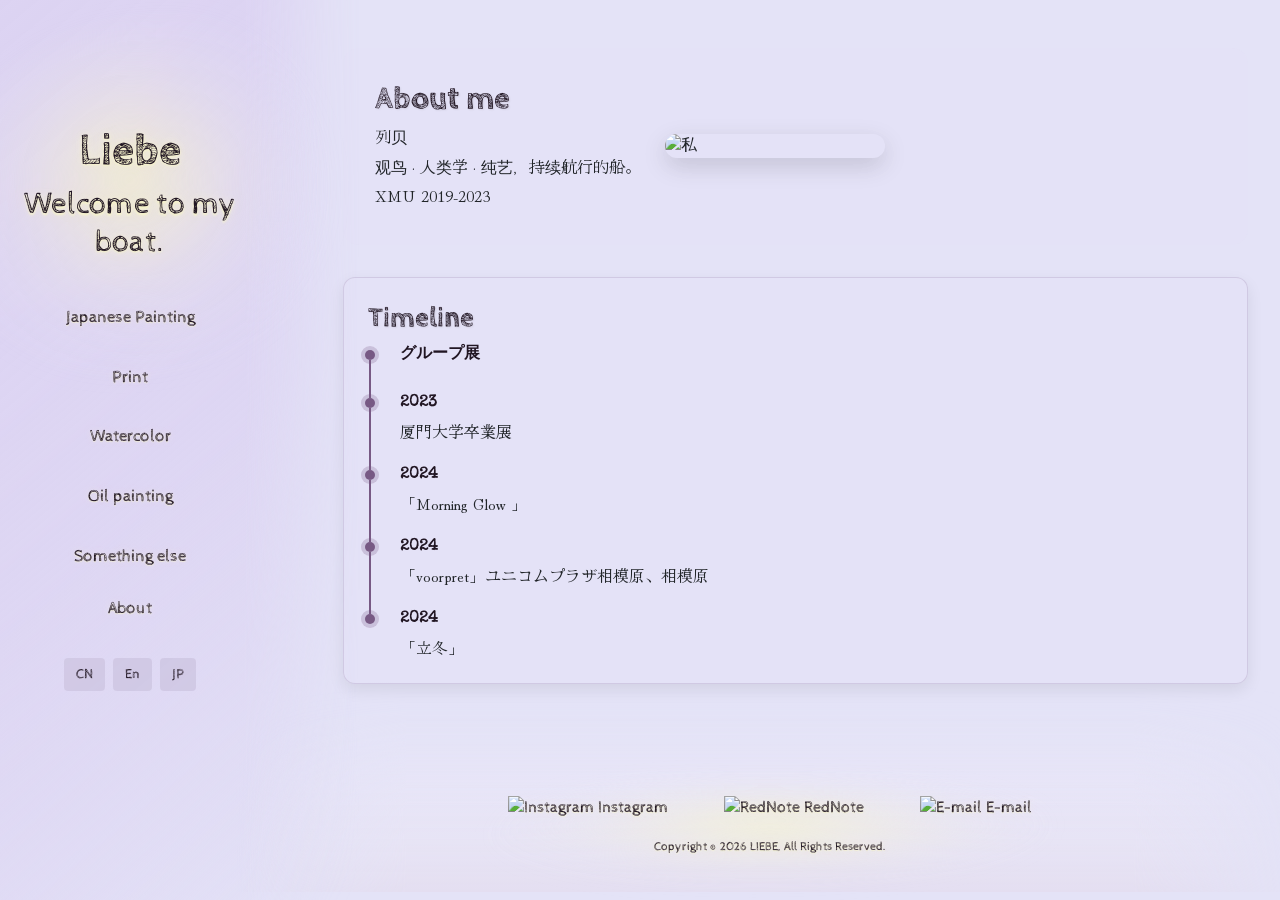
==== commit b4a457fa: "style: relabel language buttons to CN/En/JP Co-Authored-By: Claude Sonnet 4.6 <noreply@anthropic.com" ====
--- a/about.html
+++ b/about.html
@@ -68,9 +68,9 @@
             <a href="about" data-i18n="about">About</a>
         </div>
         <div class="mobile-lang-switcher">
-            <button onclick="changeLang('zh')">中</button>
+            <button onclick="changeLang('zh')">CN</button>
             <button onclick="changeLang('en')">En</button>
-            <button onclick="changeLang('ja')">日</button>
+            <button onclick="changeLang('ja')">JP</button>
         </div>
     </div>
 
@@ -99,9 +99,9 @@
 
                 <!-- Language Switcher -->
                 <div class="lang-switcher text-center mt-4">
-                    <button onclick="changeLang('zh')">中</button>
+                    <button onclick="changeLang('zh')">CN</button>
                     <button onclick="changeLang('en')">En</button>
-                    <button onclick="changeLang('ja')">日</button>
+                    <button onclick="changeLang('ja')">JP</button>
                 </div>
             </nav>
         </div>
@@ -127,9 +127,9 @@
 
             <!-- Language Switcher -->
             <div class="lang-switcher text-center mt-4">
-                <button onclick="changeLang('zh')">中</button>
+                <button onclick="changeLang('zh')">CN</button>
                 <button onclick="changeLang('en')">En</button>
-                <button onclick="changeLang('ja')">日</button>
+                <button onclick="changeLang('ja')">JP</button>
             </div>
         </nav>
     </aside>
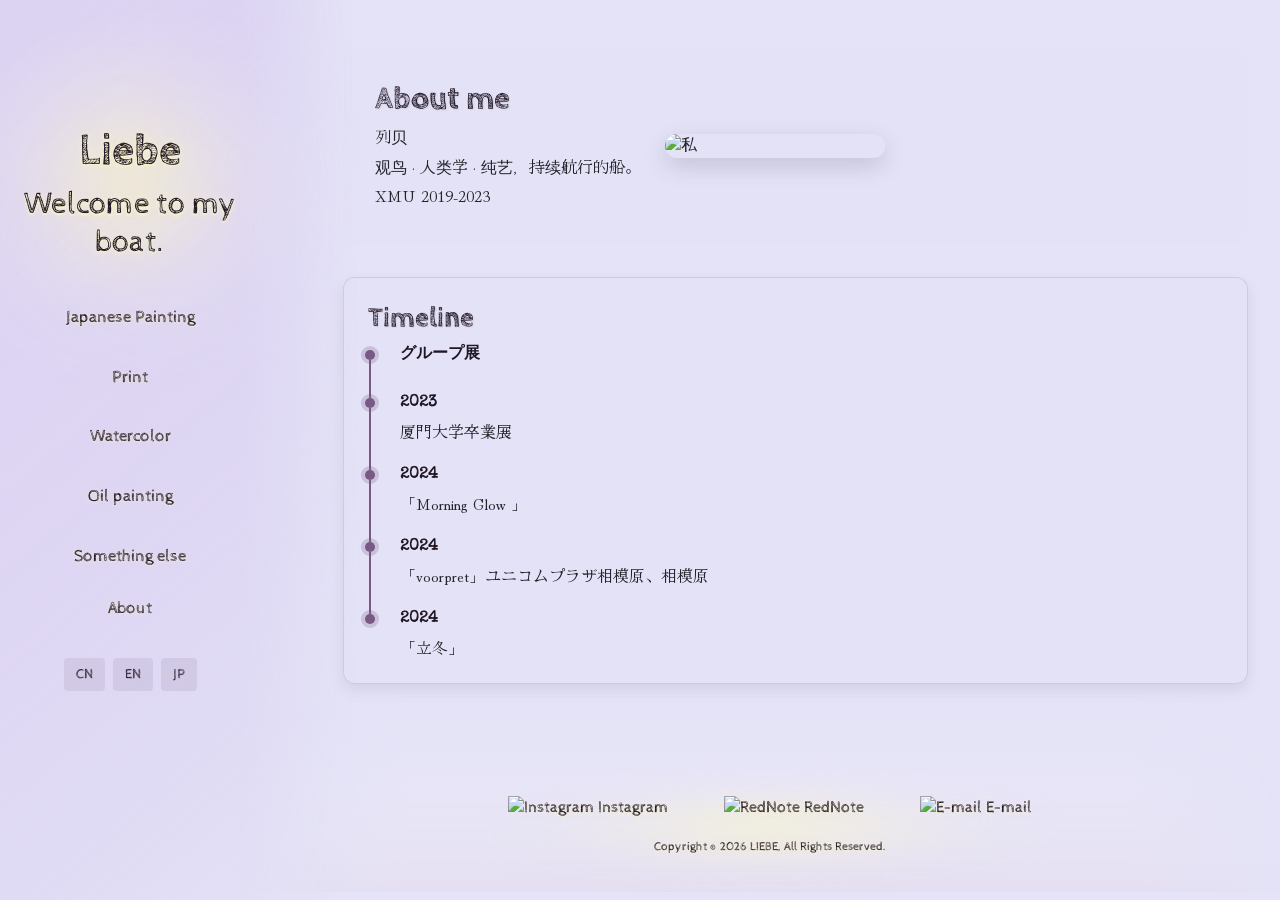
==== commit a0ee8ba4: "style: capitalize EN label for consistency with CN/JP Co-Authored-By: Claude Sonnet 4.6 <noreply@ant" ====
--- a/about.html
+++ b/about.html
@@ -69,7 +69,7 @@
         </div>
         <div class="mobile-lang-switcher">
             <button onclick="changeLang('zh')">CN</button>
-            <button onclick="changeLang('en')">En</button>
+            <button onclick="changeLang('en')">EN</button>
             <button onclick="changeLang('ja')">JP</button>
         </div>
     </div>
@@ -100,7 +100,7 @@
                 <!-- Language Switcher -->
                 <div class="lang-switcher text-center mt-4">
                     <button onclick="changeLang('zh')">CN</button>
-                    <button onclick="changeLang('en')">En</button>
+                    <button onclick="changeLang('en')">EN</button>
                     <button onclick="changeLang('ja')">JP</button>
                 </div>
             </nav>
@@ -128,7 +128,7 @@
             <!-- Language Switcher -->
             <div class="lang-switcher text-center mt-4">
                 <button onclick="changeLang('zh')">CN</button>
-                <button onclick="changeLang('en')">En</button>
+                <button onclick="changeLang('en')">EN</button>
                 <button onclick="changeLang('ja')">JP</button>
             </div>
         </nav>
